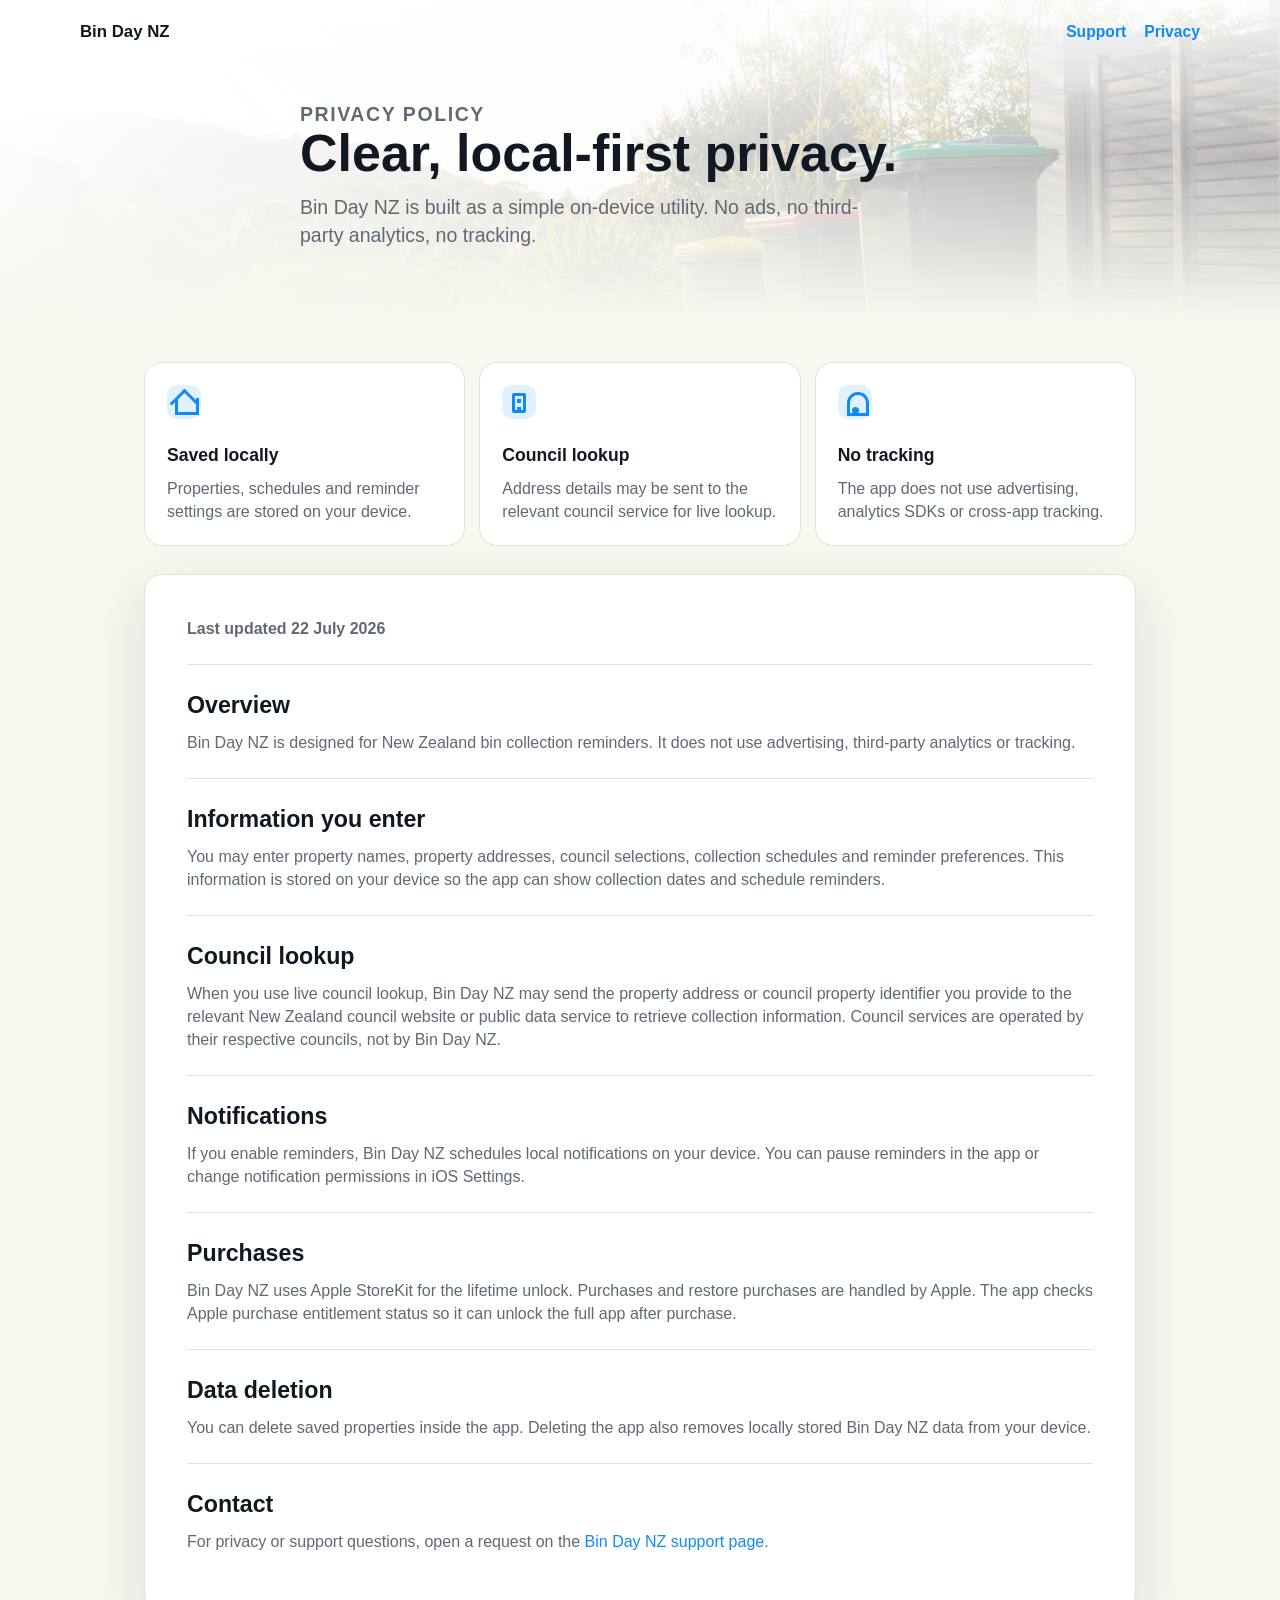
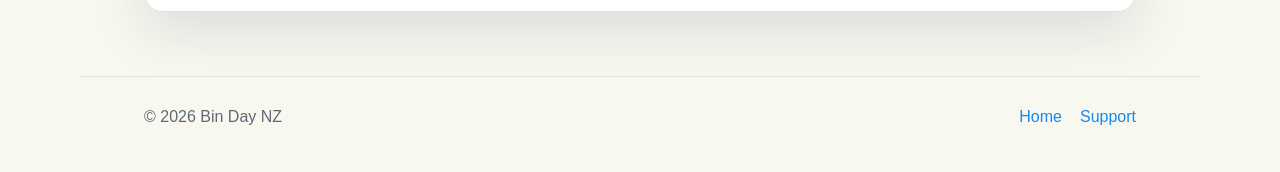
==== privacy.html @ d038966d "Publish scrubbed Bin Day NZ site" ====
<!doctype html>
<html lang="en-NZ">
<head>
  <meta charset="utf-8">
  <meta name="viewport" content="width=device-width, initial-scale=1">
  <title>Privacy Policy | Bin Day NZ</title>
  <meta name="description" content="Privacy Policy for Bin Day NZ.">
  <link rel="icon" href="assets/favicon.png">
  <link rel="stylesheet" href="styles.css">
</head>
<body>
  <header class="page-hero">
    <nav class="nav" aria-label="Main navigation">
      <a class="brand" href="./">Bin Day NZ</a>
      <div class="nav-links">
        <a href="support.html">Support</a>
        <a href="privacy.html">Privacy</a>
      </div>
    </nav>
    <div class="page-title">
      <p class="eyebrow">Privacy Policy</p>
      <h1>Clear, local-first privacy.</h1>
      <p>Bin Day NZ is built as a simple on-device utility. No ads, no third-party analytics, no tracking.</p>
    </div>
  </header>

  <main class="policy">
    <div class="policy-summary">
      <div>
        <span class="mini-icon house" aria-hidden="true"></span>
        <strong>Saved locally</strong>
        <p>Properties, schedules and reminder settings are stored on your device.</p>
      </div>
      <div>
        <span class="mini-icon building" aria-hidden="true"></span>
        <strong>Council lookup</strong>
        <p>Address details may be sent to the relevant council service for live lookup.</p>
      </div>
      <div>
        <span class="mini-icon bell" aria-hidden="true"></span>
        <strong>No tracking</strong>
        <p>The app does not use advertising, analytics SDKs or cross-app tracking.</p>
      </div>
    </div>

    <article class="policy-card">
      <p class="updated">Last updated 22 July 2026</p>

      <section>
        <h2>Overview</h2>
        <p>Bin Day NZ is designed for New Zealand bin collection reminders. It does not use advertising, third-party analytics or tracking.</p>
      </section>

      <section>
        <h2>Information you enter</h2>
        <p>You may enter property names, property addresses, council selections, collection schedules and reminder preferences. This information is stored on your device so the app can show collection dates and schedule reminders.</p>
      </section>

      <section>
        <h2>Council lookup</h2>
        <p>When you use live council lookup, Bin Day NZ may send the property address or council property identifier you provide to the relevant New Zealand council website or public data service to retrieve collection information. Council services are operated by their respective councils, not by Bin Day NZ.</p>
      </section>

      <section>
        <h2>Notifications</h2>
        <p>If you enable reminders, Bin Day NZ schedules local notifications on your device. You can pause reminders in the app or change notification permissions in iOS Settings.</p>
      </section>

      <section>
        <h2>Purchases</h2>
        <p>Bin Day NZ uses Apple StoreKit for the lifetime unlock. Purchases and restore purchases are handled by Apple. The app checks Apple purchase entitlement status so it can unlock the full app after purchase.</p>
      </section>

      <section>
        <h2>Data deletion</h2>
        <p>You can delete saved properties inside the app. Deleting the app also removes locally stored Bin Day NZ data from your device.</p>
      </section>

      <section>
        <h2>Contact</h2>
        <p>For privacy or support questions, open a request on the <a href="https://github.com/nhcottier/bin-day-nz/issues">Bin Day NZ support page</a>.</p>
      </section>
    </article>
  </main>

  <footer>
    <span>© 2026 Bin Day NZ</span>
    <span>
      <a href="./">Home</a>
      <a href="support.html">Support</a>
    </span>
  </footer>
</body>
</html>
---- styles.css ----
:root {
  --ink: #101822;
  --muted: #5f6975;
  --line: #dde3dc;
  --paper: #f8f8f1;
  --card: #ffffff;
  --green: #2f8c2c;
  --green-soft: #eef8ef;
  --blue: #118bf2;
  --yellow: #ffc72c;
  --red: #d92d20;
  --red-soft: #fee5dd;
  --shadow: 0 18px 55px rgba(16, 24, 34, 0.12);
  --radius: 18px;
}

* {
  box-sizing: border-box;
}

html {
  scroll-behavior: smooth;
}

body {
  margin: 0;
  color: var(--ink);
  background:
    linear-gradient(180deg, rgba(255, 255, 255, 0), var(--paper) 420px),
    var(--paper);
  font-family: -apple-system, BlinkMacSystemFont, "Segoe UI", sans-serif;
  line-height: 1.45;
}

a {
  color: var(--blue);
  text-decoration: none;
}

a:hover {
  text-decoration: underline;
}

.hero,
.page-hero {
  position: relative;
  overflow: hidden;
  padding: 20px clamp(18px, 5vw, 56px) 42px;
  background:
    linear-gradient(180deg, rgba(255, 255, 255, 0.92) 0%, rgba(255, 255, 255, 0.48) 48%, var(--paper) 100%),
    linear-gradient(90deg, rgba(255, 255, 255, 0.96) 0%, rgba(255, 255, 255, 0.58) 54%, rgba(255, 255, 255, 0.30) 100%),
    url("assets/kerbside-header.png");
  background-position: center;
  background-size: cover;
}

.hero {
  min-height: 560px;
}

.page-hero {
  min-height: 320px;
}

.nav {
  display: flex;
  align-items: center;
  justify-content: space-between;
  gap: 20px;
  max-width: 1120px;
  margin: 0 auto;
}

.brand {
  color: var(--ink);
  font-size: 1.05rem;
  font-weight: 850;
}

.nav-links {
  display: flex;
  gap: 18px;
  font-size: 0.98rem;
  font-weight: 760;
}

.hero-panel {
  display: grid;
  grid-template-columns: minmax(0, 1fr) minmax(300px, 400px);
  align-items: end;
  gap: clamp(24px, 5vw, 58px);
  max-width: 1120px;
  margin: 64px auto 0;
}

.hero-copy {
  max-width: 560px;
  padding-bottom: 22px;
}

.page-title {
  max-width: 680px;
  margin: 56px auto 0;
}

.eyebrow,
.section-label {
  margin: 0 0 10px;
  color: var(--green);
  font-size: 0.78rem;
  font-weight: 900;
  letter-spacing: 0.08em;
  text-transform: uppercase;
}

h1,
h2,
h3,
p {
  margin-top: 0;
}

h1 {
  max-width: 560px;
  margin-bottom: 14px;
  font-size: clamp(2.8rem, 5.4vw, 4rem);
  letter-spacing: 0;
  line-height: 0.96;
}

.page-title h1 {
  max-width: 620px;
  font-size: clamp(2.25rem, 4.6vw, 3.25rem);
}

.lead,
.page-title p {
  max-width: 560px;
  margin-bottom: 0;
  color: var(--muted);
  font-size: clamp(1.03rem, 1.55vw, 1.22rem);
}

.app-card {
  border: 1px solid rgba(16, 24, 34, 0.10);
  border-radius: var(--radius);
  background: rgba(255, 255, 255, 0.92);
  box-shadow: var(--shadow);
}

.hero-card {
  padding: 22px;
}

.property-row,
.reminder,
.collection-row {
  display: flex;
  align-items: center;
  gap: 14px;
}

.property-row h2 {
  margin-bottom: 2px;
  font-size: 1.85rem;
  line-height: 1;
}

.property-row p,
.collection-row p,
.reminder span {
  margin: 0;
  color: var(--muted);
}

.collection-row {
  justify-content: space-between;
}

.collection-row h3 {
  margin-bottom: 6px;
  font-size: clamp(2.55rem, 5.2vw, 3.3rem);
  letter-spacing: 0;
  line-height: 0.92;
}

.round-icon {
  display: inline-grid;
  flex: 0 0 auto;
  place-items: center;
  width: 44px;
  height: 44px;
  border-radius: 50%;
  font-weight: 900;
}

.home-icon {
  color: #fff;
  background: var(--ink);
  font-size: 1.6rem;
}

.alert-icon {
  color: var(--red);
  background: var(--red-soft);
}

.alert-icon::before {
  content: "";
  width: 18px;
  height: 18px;
  border: 3px solid var(--red);
  border-top-left-radius: 12px;
  border-top-right-radius: 12px;
  border-bottom: 0;
  transform: translateY(2px);
}

.alert-icon::after {
  content: "";
  position: absolute;
  width: 20px;
  height: 3px;
  border-radius: 999px;
  background: var(--red);
  transform: rotate(45deg);
}

.rule {
  height: 1px;
  margin: 15px 0;
  background: var(--line);
}

.days-pill {
  display: inline-flex;
  align-items: center;
  justify-content: center;
  min-width: 122px;
  min-height: 54px;
  border: 1px solid rgba(47, 140, 44, 0.22);
  border-radius: 14px;
  background: var(--green-soft);
  color: var(--green);
  padding: 0 18px;
  font-size: 1.25rem;
  font-weight: 850;
  white-space: nowrap;
}

.bins {
  display: grid;
  grid-template-columns: 1fr 1fr;
  gap: 12px;
}

.bin {
  display: inline-flex;
  align-items: center;
  justify-content: center;
  gap: 10px;
  min-height: 50px;
  border-radius: 11px;
  color: #fff;
  font-size: 1rem;
  font-weight: 850;
  white-space: nowrap;
}

.bin-icon {
  position: relative;
  display: inline-block;
  flex: 0 0 auto;
  width: 22px;
  height: 22px;
}

.bin-icon.trash::before {
  content: "";
  position: absolute;
  left: 6px;
  top: 7px;
  width: 10px;
  height: 12px;
  border: 3px solid #fff;
  border-top: 0;
  border-radius: 2px;
}

.bin-icon.trash::after {
  content: "";
  position: absolute;
  left: 4px;
  top: 3px;
  width: 14px;
  height: 3px;
  border-radius: 999px;
  background: #fff;
  box-shadow: 4px -3px 0 -1px #fff;
}

.bin-icon.recycle::before {
  content: "♻";
  position: absolute;
  inset: -4px 0 0;
  color: #fff;
  font-size: 1.22rem;
  line-height: 1;
}

.bin.dark {
  background: #313a44;
}

.bin.green {
  border-left: 9px solid var(--yellow);
  background: var(--green);
}

.reminder {
  justify-content: space-between;
}

.reminder div {
  display: grid;
  gap: 1px;
  margin-right: auto;
}

.reminder strong {
  font-size: 1rem;
}

.pause {
  border-radius: 999px;
  background: var(--red-soft);
  color: var(--red);
  padding: 8px 16px;
  font-weight: 850;
}

main,
.policy,
.support-page {
  max-width: 1120px;
  margin: 0 auto;
  padding: 0 clamp(18px, 5vw, 64px) 64px;
}

.strip {
  display: grid;
  grid-template-columns: repeat(3, 1fr);
  gap: 14px;
  margin-top: -18px;
}

.strip article,
.support-grid article,
.policy-summary > div {
  border: 1px solid var(--line);
  border-radius: var(--radius);
  background: var(--card);
  padding: 22px;
}

.strip h2,
.support-grid h2 {
  margin-bottom: 8px;
  font-size: 1.35rem;
  line-height: 1.12;
}

.strip p,
.support-grid p,
.quiet-list p,
.support-banner p,
.policy-summary p,
.policy-card p {
  color: var(--muted);
}

.mini-icon {
  display: inline-block;
  width: 34px;
  height: 34px;
  margin-bottom: 18px;
  border-radius: 10px;
  background: #e2f1ff;
  position: relative;
}

.mini-icon::before,
.mini-icon::after {
  content: "";
  position: absolute;
}

.mini-icon.building::before {
  inset: 8px 10px 6px;
  border: 3px solid var(--blue);
  border-radius: 2px;
}

.mini-icon.building::after {
  width: 4px;
  height: 4px;
  left: 15px;
  top: 14px;
  background: var(--blue);
  box-shadow: 0 8px 0 var(--blue);
}

.mini-icon.bell::before {
  left: 9px;
  top: 7px;
  width: 16px;
  height: 18px;
  border: 3px solid var(--blue);
  border-top-left-radius: 14px;
  border-top-right-radius: 14px;
}

.mini-icon.bell::after {
  left: 14px;
  bottom: 5px;
  width: 7px;
  height: 7px;
  border-radius: 50%;
  background: var(--blue);
}

.mini-icon.house::before {
  left: 8px;
  top: 13px;
  width: 18px;
  height: 14px;
  border: 3px solid var(--blue);
  border-top: 0;
}

.mini-icon.house::after {
  left: 7px;
  top: 8px;
  width: 18px;
  height: 18px;
  border-left: 3px solid var(--blue);
  border-top: 3px solid var(--blue);
  transform: rotate(45deg);
}

.split-section {
  display: grid;
  grid-template-columns: minmax(0, 0.95fr) minmax(280px, 0.9fr);
  gap: clamp(24px, 6vw, 72px);
  align-items: start;
  padding: 58px 0 44px;
}

.split-section h2,
.support-banner h2 {
  margin-bottom: 0;
  font-size: clamp(2rem, 3.8vw, 3.15rem);
  line-height: 1.04;
}

.quiet-list {
  display: grid;
  gap: 14px;
}

.quiet-list p {
  margin: 0;
  border-top: 1px solid var(--line);
  padding-top: 16px;
  font-size: 1.06rem;
}

.quiet-list strong {
  color: var(--ink);
}

.support-banner {
  display: grid;
  grid-template-columns: minmax(0, 1fr) auto;
  align-items: center;
  gap: 26px;
  border: 1px solid rgba(47, 140, 44, 0.18);
  border-radius: var(--radius);
  background: linear-gradient(135deg, #fff, #f0f8ef);
  padding: 28px;
  box-shadow: var(--shadow);
}

.support-banner p {
  max-width: 680px;
  margin-bottom: 0;
}

.button {
  display: inline-flex;
  align-items: center;
  justify-content: center;
  min-height: 48px;
  border-radius: 999px;
  background: var(--green);
  color: #fff;
  padding: 0 22px;
  font-weight: 850;
  white-space: nowrap;
}

.button:hover {
  text-decoration: none;
}

.policy,
.support-page {
  padding-top: 42px;
}

.policy-summary,
.support-grid {
  display: grid;
  grid-template-columns: repeat(3, 1fr);
  gap: 14px;
  margin-bottom: 28px;
}

.policy-summary strong {
  display: block;
  margin-bottom: 8px;
  font-size: 1.1rem;
}

.policy-summary p {
  margin: 0;
}

.policy-card {
  border: 1px solid var(--line);
  border-radius: var(--radius);
  background: var(--card);
  padding: clamp(24px, 5vw, 42px);
  box-shadow: var(--shadow);
}

.policy-card section {
  border-top: 1px solid var(--line);
  margin-top: 24px;
  padding-top: 24px;
}

.policy-card h2 {
  margin-bottom: 8px;
  font-size: 1.45rem;
}

.updated {
  color: var(--muted);
  font-weight: 700;
}

footer {
  display: flex;
  justify-content: space-between;
  gap: 20px;
  max-width: 1120px;
  margin: 0 auto;
  padding: 28px clamp(18px, 5vw, 64px) 44px;
  color: var(--muted);
  border-top: 1px solid var(--line);
}

footer span:last-child {
  display: flex;
  gap: 18px;
}

@media (max-width: 860px) {
  .hero {
    min-height: auto;
  }

  .hero-panel,
  .split-section,
  .support-banner {
    grid-template-columns: 1fr;
  }

  .hero-panel {
    margin-top: 46px;
  }

  .hero-copy {
    padding-bottom: 0;
  }

  .hero-card {
    max-width: 520px;
  }

  .strip,
  .policy-summary,
  .support-grid {
    grid-template-columns: 1fr;
  }

  .support-banner {
    align-items: start;
  }
}

@media (max-width: 560px) {
  .hero,
  .page-hero {
    padding-top: 18px;
  }

  .nav,
  footer {
    align-items: flex-start;
    flex-direction: column;
  }

  .nav-links {
    flex-wrap: wrap;
  }

  h1 {
    font-size: clamp(3.05rem, 14vw, 4rem);
  }

  .page-title h1 {
    font-size: clamp(2.15rem, 10vw, 3rem);
  }

  .collection-row {
    align-items: flex-start;
    flex-direction: column;
  }

  .bins {
    grid-template-columns: 1fr;
  }

  .reminder {
    flex-wrap: wrap;
  }
}
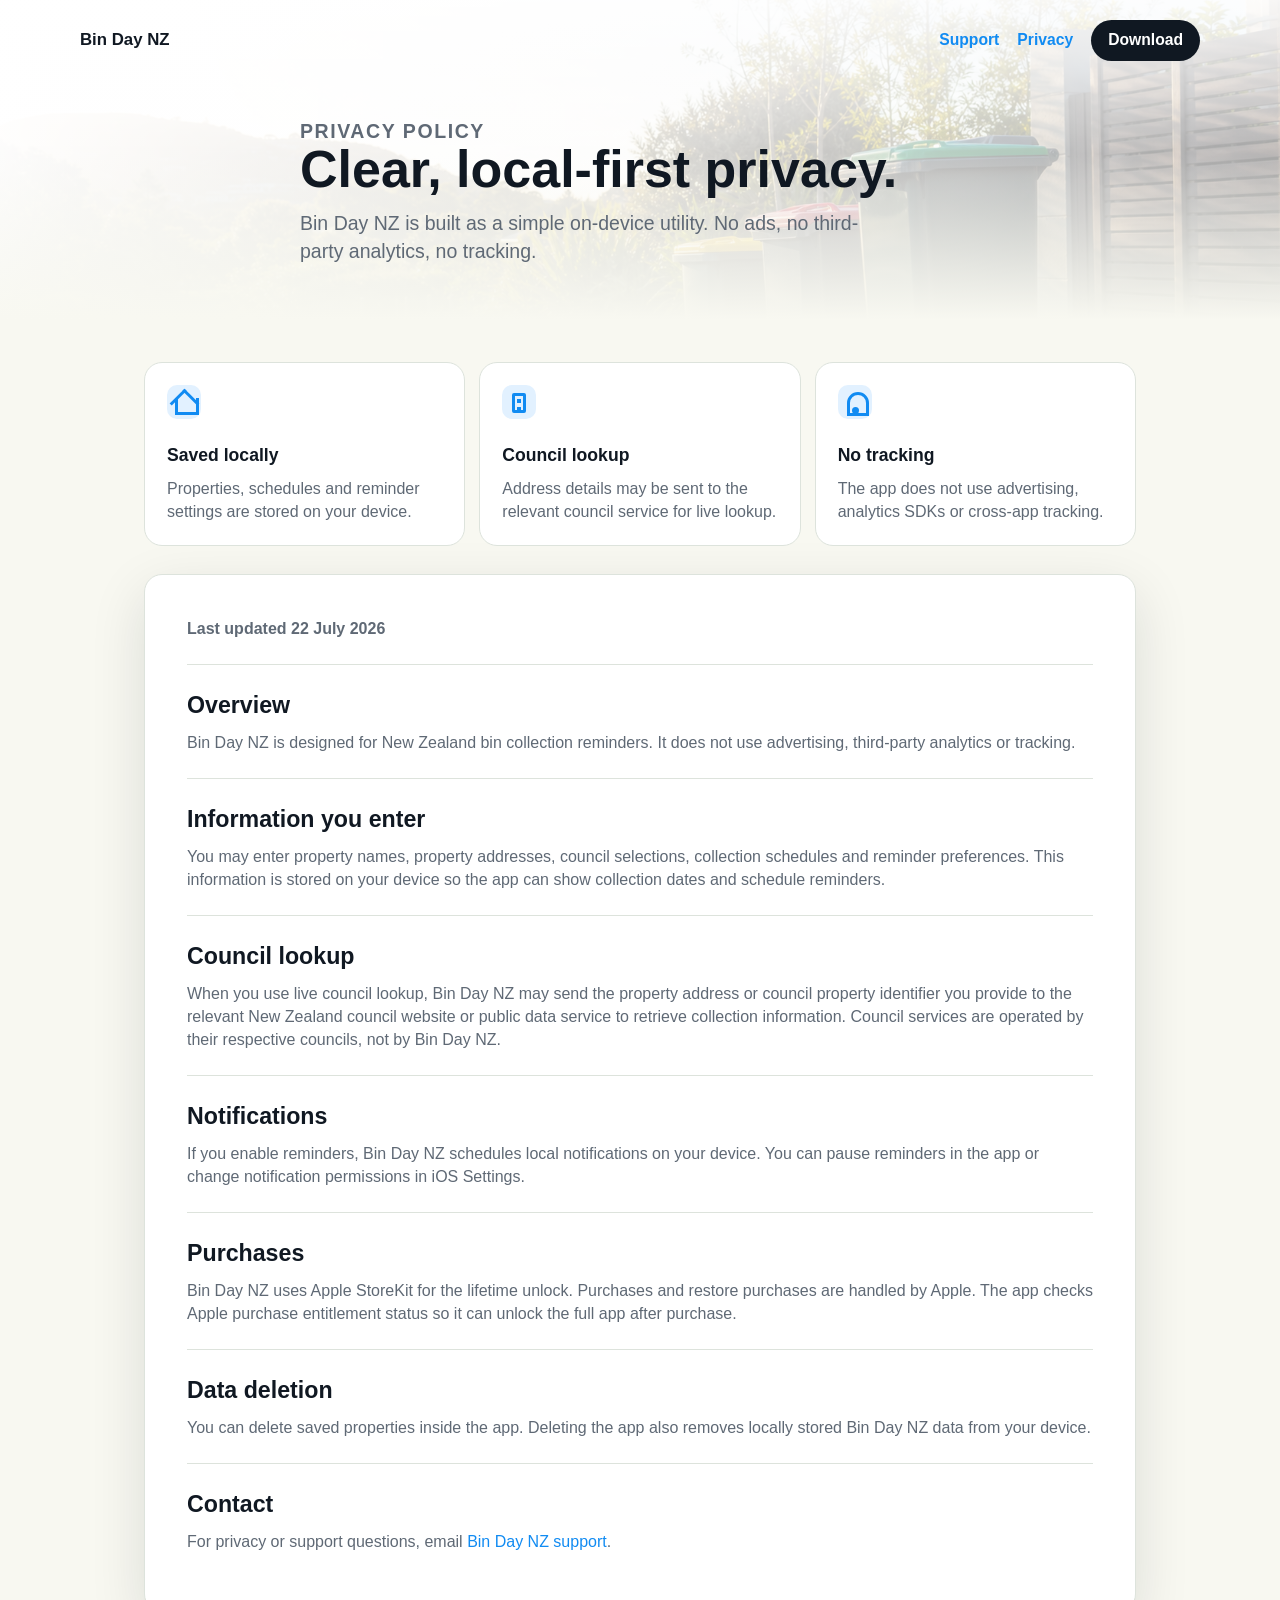
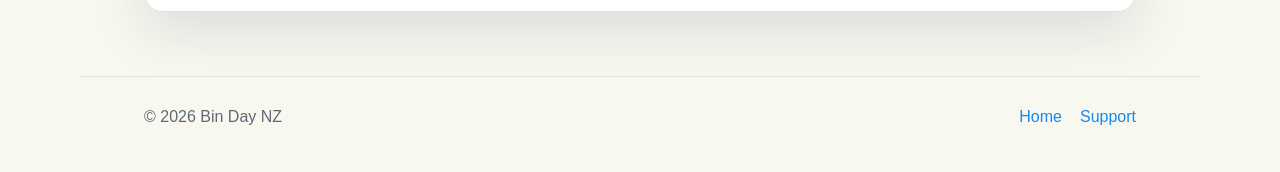
==== commit 78ebec55: "Improve website download and support experience" ====
--- a/privacy.html
+++ b/privacy.html
@@ -15,6 +15,7 @@
       <div class="nav-links">
         <a href="support.html">Support</a>
         <a href="privacy.html">Privacy</a>
+        <a class="nav-download" href="https://apps.apple.com/nz/app/bin-day-nz-reminders/id6793307912">Download</a>
       </div>
     </nav>
     <div class="page-title">
@@ -78,7 +79,7 @@
 
       <section>
         <h2>Contact</h2>
-        <p>For privacy or support questions, open a request on the <a href="https://github.com/nhcottier/bin-day-nz/issues">Bin Day NZ support page</a>.</p>
+        <p>For privacy or support questions, email <a href="mailto:nick@hyspecs.co.nz?subject=Bin%20Day%20NZ%20Privacy%20or%20Support%20Question">Bin Day NZ support</a>.</p>
       </section>
     </article>
   </main>
--- a/styles.css
+++ b/styles.css
@@ -55,7 +55,7 @@
 }
 
 .hero {
-  min-height: 560px;
+  min-height: 700px;
 }
 
 .page-hero {
@@ -79,15 +79,28 @@
 
 .nav-links {
   display: flex;
+  align-items: center;
   gap: 18px;
   font-size: 0.98rem;
   font-weight: 760;
 }
 
+.nav-download {
+  border-radius: 999px;
+  background: var(--ink);
+  color: #fff;
+  padding: 9px 17px;
+}
+
+.nav-download:hover {
+  text-decoration: none;
+  background: #25303c;
+}
+
 .hero-panel {
   display: grid;
-  grid-template-columns: minmax(0, 1fr) minmax(300px, 400px);
-  align-items: end;
+  grid-template-columns: minmax(0, 1fr) minmax(300px, 380px);
+  align-items: center;
   gap: clamp(24px, 5vw, 58px);
   max-width: 1120px;
   margin: 64px auto 0;
@@ -141,6 +154,26 @@
   font-size: clamp(1.03rem, 1.55vw, 1.22rem);
 }
 
+.hero-actions {
+  display: flex;
+  align-items: center;
+  flex-wrap: wrap;
+  gap: 14px 20px;
+  margin-top: 26px;
+}
+
+.text-link {
+  color: var(--ink);
+  font-weight: 800;
+}
+
+.purchase-note {
+  margin: 14px 0 0;
+  color: var(--muted);
+  font-size: 0.9rem;
+  font-weight: 700;
+}
+
 .app-card {
   border: 1px solid rgba(16, 24, 34, 0.10);
   border-radius: var(--radius);
@@ -148,8 +181,21 @@
   box-shadow: var(--shadow);
 }
 
-.hero-card {
-  padding: 22px;
+.hero-screenshot {
+  width: min(100%, 350px);
+  height: 570px;
+  margin: 0 auto;
+  overflow: hidden;
+  border: 1px solid rgba(16, 24, 34, 0.10);
+  border-radius: 32px;
+  background: #fff;
+  box-shadow: var(--shadow);
+}
+
+.hero-screenshot img {
+  display: block;
+  width: 100%;
+  height: auto;
 }
 
 .property-row,
@@ -355,12 +401,58 @@
 }
 
 .strip article,
+.feature-card,
 .support-grid article,
 .policy-summary > div {
   border: 1px solid var(--line);
   border-radius: var(--radius);
   background: var(--card);
   padding: 22px;
+}
+
+.feature-story {
+  scroll-margin-top: 22px;
+  padding: 54px 0 28px;
+}
+
+.section-heading {
+  max-width: 700px;
+  margin-bottom: 26px;
+}
+
+.section-heading h2 {
+  margin-bottom: 0;
+  font-size: clamp(2rem, 4.3vw, 3.35rem);
+  line-height: 1.02;
+}
+
+.screenshot-grid {
+  display: grid;
+  grid-template-columns: repeat(4, minmax(0, 1fr));
+  gap: 18px;
+}
+
+.screenshot-card {
+  min-width: 0;
+  margin: 0;
+}
+
+.screenshot-card img {
+  display: block;
+  width: 100%;
+  height: auto;
+  border: 1px solid var(--line);
+  border-radius: 24px;
+  background: #fff;
+  box-shadow: 0 16px 42px rgba(16, 24, 34, 0.10);
+}
+
+.screenshot-card figcaption {
+  margin-top: 12px;
+  color: var(--muted);
+  font-size: 0.95rem;
+  font-weight: 750;
+  line-height: 1.35;
 }
 
 .strip h2,
@@ -448,6 +540,40 @@
   transform: rotate(45deg);
 }
 
+.mini-icon.calendar::before {
+  inset: 9px 7px 6px;
+  border: 3px solid var(--blue);
+  border-radius: 3px;
+}
+
+.mini-icon.calendar::after {
+  left: 10px;
+  top: 13px;
+  width: 14px;
+  height: 3px;
+  background: var(--blue);
+  box-shadow: 0 6px 0 -1px var(--blue), 0 11px 0 -1px var(--blue);
+}
+
+.mini-icon.check::before {
+  left: 9px;
+  top: 7px;
+  width: 16px;
+  height: 16px;
+  border: 3px solid var(--blue);
+  border-radius: 50%;
+}
+
+.mini-icon.check::after {
+  left: 14px;
+  top: 13px;
+  width: 8px;
+  height: 4px;
+  border-left: 3px solid var(--blue);
+  border-bottom: 3px solid var(--blue);
+  transform: rotate(-45deg);
+}
+
 .split-section {
   display: grid;
   grid-template-columns: minmax(0, 0.95fr) minmax(280px, 0.9fr);
@@ -489,6 +615,44 @@
   background: linear-gradient(135deg, #fff, #f0f8ef);
   padding: 28px;
   box-shadow: var(--shadow);
+}
+
+.download-banner {
+  display: grid;
+  grid-template-columns: minmax(0, 1fr) auto;
+  align-items: center;
+  gap: 26px;
+  margin-bottom: 18px;
+  border-radius: calc(var(--radius) + 4px);
+  background: var(--ink);
+  color: #fff;
+  padding: clamp(28px, 5vw, 46px);
+  box-shadow: var(--shadow);
+}
+
+.download-banner .eyebrow {
+  color: #87d384;
+}
+
+.download-banner h2 {
+  max-width: 720px;
+  margin-bottom: 10px;
+  font-size: clamp(2rem, 4vw, 3.15rem);
+  line-height: 1.04;
+}
+
+.download-banner p:last-child {
+  margin-bottom: 0;
+  color: #c7cfd7;
+}
+
+.button-primary {
+  background: var(--green);
+  box-shadow: 0 10px 28px rgba(47, 140, 44, 0.24);
+}
+
+.button-primary:hover {
+  background: #267725;
 }
 
 .support-banner p {
@@ -583,6 +747,7 @@
 
   .hero-panel,
   .split-section,
+  .download-banner,
   .support-banner {
     grid-template-columns: 1fr;
   }
@@ -595,14 +760,16 @@
     padding-bottom: 0;
   }
 
-  .hero-card {
-    max-width: 520px;
+  .hero-screenshot {
+    width: min(100%, 390px);
+    height: 620px;
   }
 
   .strip,
+  .screenshot-grid,
   .policy-summary,
   .support-grid {
-    grid-template-columns: 1fr;
+    grid-template-columns: repeat(2, minmax(0, 1fr));
   }
 
   .support-banner {
@@ -626,6 +793,30 @@
     flex-wrap: wrap;
   }
 
+  .hero-actions,
+  .hero-actions .button,
+  .download-banner .button {
+    width: 100%;
+  }
+
+  .hero-actions {
+    align-items: stretch;
+  }
+
+  .hero-actions .text-link {
+    padding: 8px 2px;
+  }
+
+  .screenshot-grid {
+    grid-template-columns: 1fr;
+    gap: 28px;
+  }
+
+  .screenshot-card {
+    max-width: 390px;
+    margin: 0 auto;
+  }
+
   h1 {
     font-size: clamp(3.05rem, 14vw, 4rem);
   }
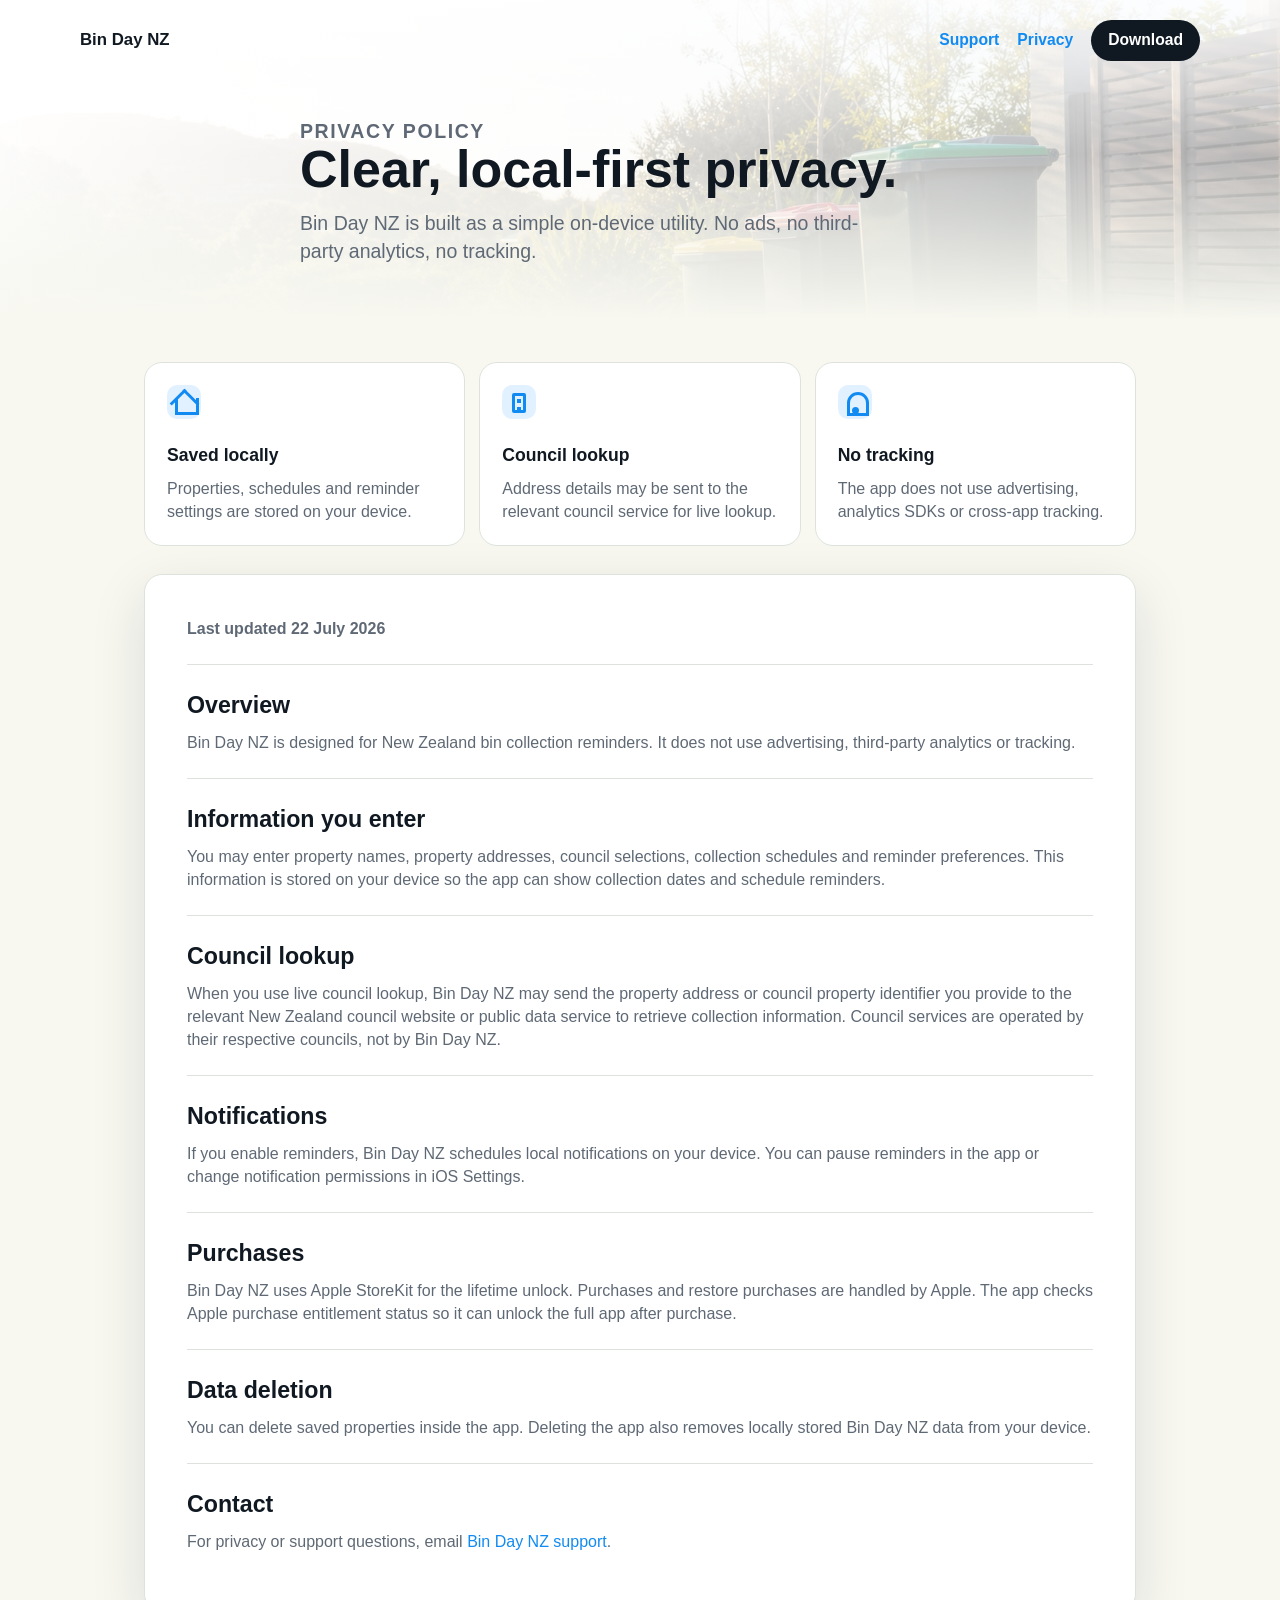
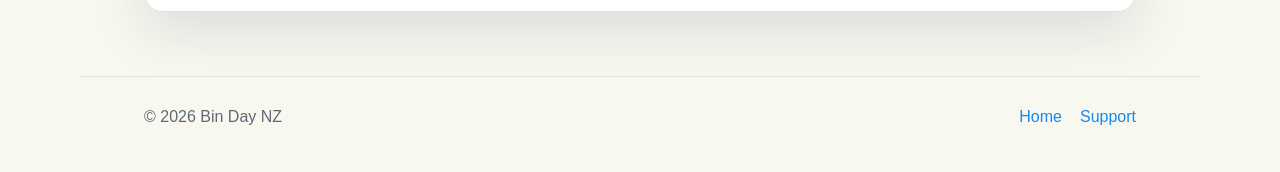
==== commit edb8f0ee: "Improve NZ search visibility and site performance" ====
--- a/privacy.html
+++ b/privacy.html
@@ -4,8 +4,13 @@
   <meta charset="utf-8">
   <meta name="viewport" content="width=device-width, initial-scale=1">
   <title>Privacy Policy | Bin Day NZ</title>
-  <meta name="description" content="Privacy Policy for Bin Day NZ.">
-  <link rel="icon" href="assets/favicon.png">
+  <meta name="description" content="Read the Bin Day NZ privacy policy, including how addresses, council lookups, reminders and purchases are handled.">
+  <link rel="canonical" href="https://nhcottier.github.io/bin-day-nz/privacy.html">
+  <meta property="og:type" content="website">
+  <meta property="og:title" content="Privacy Policy | Bin Day NZ">
+  <meta property="og:description" content="How Bin Day NZ handles addresses, council lookups, reminders and purchases.">
+  <meta property="og:url" content="https://nhcottier.github.io/bin-day-nz/privacy.html">
+  <link rel="icon" href="assets/favicon-192.png" sizes="192x192">
   <link rel="stylesheet" href="styles.css">
 </head>
 <body>
--- a/styles.css
+++ b/styles.css
@@ -49,7 +49,7 @@
   background:
     linear-gradient(180deg, rgba(255, 255, 255, 0.92) 0%, rgba(255, 255, 255, 0.48) 48%, var(--paper) 100%),
     linear-gradient(90deg, rgba(255, 255, 255, 0.96) 0%, rgba(255, 255, 255, 0.58) 54%, rgba(255, 255, 255, 0.30) 100%),
-    url("assets/kerbside-header.png");
+    url("assets/kerbside-header.jpg");
   background-position: center;
   background-size: cover;
 }
@@ -455,6 +455,34 @@
   line-height: 1.35;
 }
 
+.search-questions {
+  padding: 48px 0 10px;
+}
+
+.question-grid {
+  display: grid;
+  grid-template-columns: repeat(3, minmax(0, 1fr));
+  gap: 14px;
+}
+
+.question-card {
+  border: 1px solid var(--line);
+  border-radius: var(--radius);
+  background: var(--card);
+  padding: 24px;
+}
+
+.question-card h3 {
+  margin-bottom: 9px;
+  font-size: 1.35rem;
+  line-height: 1.15;
+}
+
+.question-card p {
+  margin-bottom: 0;
+  color: var(--muted);
+}
+
 .strip h2,
 .support-grid h2 {
   margin-bottom: 8px;
@@ -767,6 +795,7 @@
 
   .strip,
   .screenshot-grid,
+  .question-grid,
   .policy-summary,
   .support-grid {
     grid-template-columns: repeat(2, minmax(0, 1fr));
@@ -812,6 +841,10 @@
     gap: 28px;
   }
 
+  .question-grid {
+    grid-template-columns: 1fr;
+  }
+
   .screenshot-card {
     max-width: 390px;
     margin: 0 auto;
